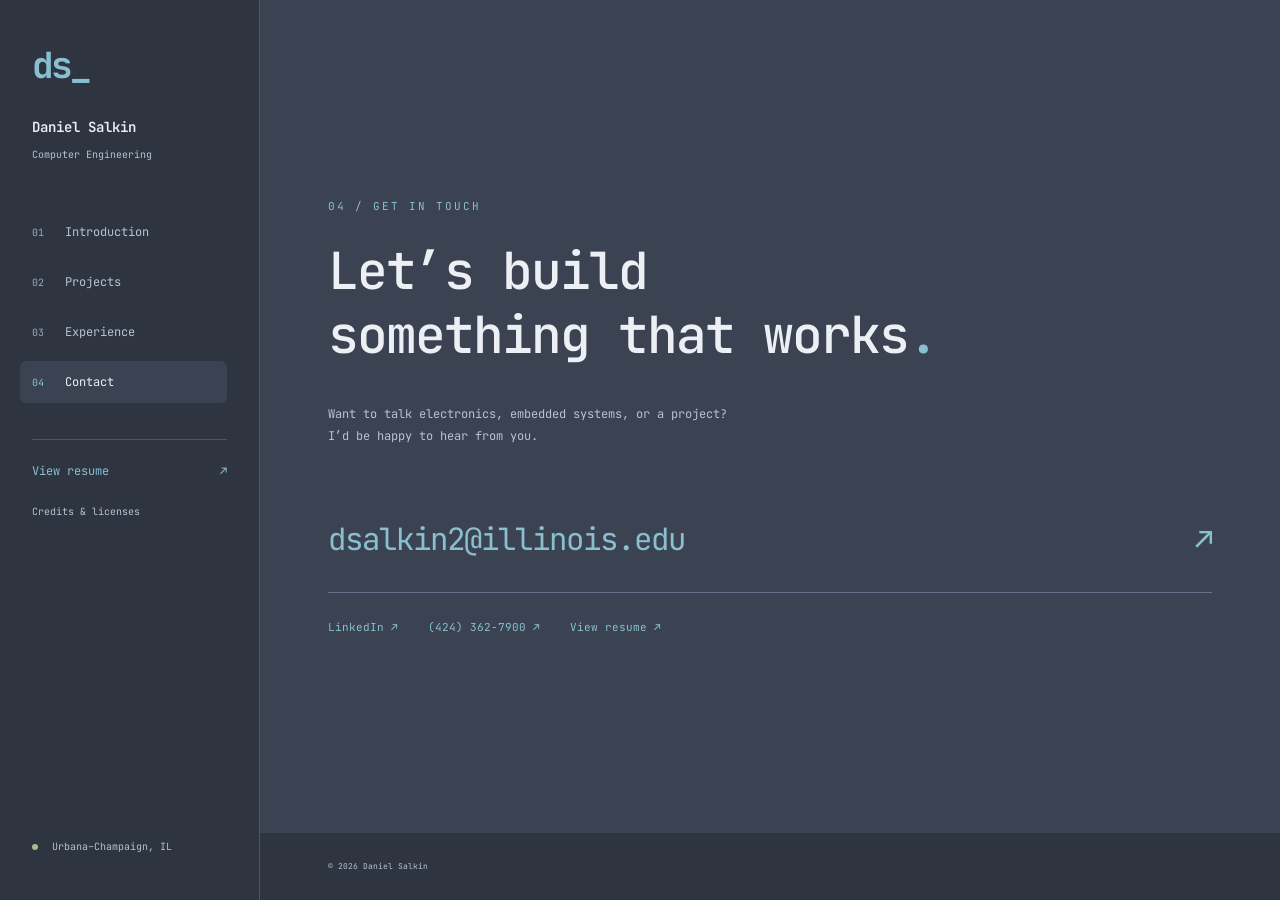
==== contact.html @ 83efa2d5 "first push" ====
<!doctype html>
<html lang="en">
<head>
<meta charset="utf-8"><meta name="viewport" content="width=device-width, initial-scale=1">
<meta name="theme-color" content="#2e3440"><meta name="description" content="Daniel Salkin — Computer Engineering at UIUC. Projects in embedded systems, PCB design, signal integrity, and robotics.">
<title>Contact · Daniel Salkin</title>
<link rel="icon" href="assets/favicon.svg" type="image/svg+xml"><link rel="stylesheet" href="styles.css">
<script src="script.js" defer></script>
</head>
<body class="page-contact">
<a class="skip" href="#main">Skip to content</a>
<aside class="sidebar">
<a class="brand" href="index.html" aria-label="Daniel Salkin home">ds<span>_</span></a>
<p class="sidebar-name">Daniel Salkin<span>Computer Engineering</span></p>
<nav aria-label="Main navigation">
<a href="index.html"><span>01</span> Introduction</a>
<a href="projects.html"><span>02</span> Projects</a>
<a href="experience.html"><span>03</span> Experience</a>
<a href="contact.html" class="active" aria-current="page"><span>04</span> Contact</a>
</nav>
<a class="resume-link" href="documentation/Daniel_Salkin_Resume.pdf" target="_blank" rel="noopener">View resume <span>↗</span></a>
<a class="credits-link" href="notices.html">Credits & licenses</a><div class="sidebar-bottom"><span class="status-dot"></span> Urbana–Champaign, IL</div>
</aside>
<main id="main">
<section id="contact" class="section contact"><p class="eyebrow">04 / GET IN TOUCH</p><h1 class="page-title">Let’s build<br>something that works<span>.</span></h1><p>Want to talk electronics, embedded systems, or a project?<br>I’d be happy to hear from you.</p><a class="email" href="mailto:dsalkin2@illinois.edu">dsalkin2@illinois.edu <span>↗</span></a><div class="contact-links"><a href="https://www.linkedin.com/in/daniel-salkin/" target="_blank" rel="noopener">LinkedIn ↗</a><a href="tel:+14243627900">(424) 362-7900 ↗</a><a href="documentation/Daniel_Salkin_Resume.pdf" target="_blank" rel="noopener">View resume ↗</a></div></section><footer><span>© <span id="year">2026</span> Daniel Salkin</span></footer>
</main>
<dialog id="lightbox" aria-label="Full-size project image"><button class="close-lightbox" aria-label="Close image">Close ×</button><img alt="Selected project image"><p></p></dialog>
</body></html>
---- styles.css ----
/* Nord palette © 2016-present Sven Greb. MIT license: licenses/nord-MIT.txt */
@import url('https://fonts.googleapis.com/css2?family=JetBrains+Mono:wght@400;500;600;700&display=swap');
:root{color-scheme:dark;--bg:#2e3440;--panel:#3b4252;--line:#4c566a;--text:#eceff4;--muted:#b8c2d3;--accent:#88c0d0;--mono:'JetBrains Mono','Cascadia Code','SFMono-Regular',Consolas,monospace}*{box-sizing:border-box}html{scroll-behavior:smooth;scroll-padding-top:32px}body{margin:0;background:var(--bg);color:var(--text);font-family:var(--mono);font-size:14px;line-height:1.85}a{color:inherit;text-decoration:none}a,button,a:hover{color:var(--accent)}a:focus-visible,button:focus-visible,summary:focus-visible{outline:2px solid var(--accent);outline-offset:6px}::selection{background:#5e81ac;color:white}.skip{position:fixed;top:-100px;left:20px;background:var(--accent);color:var(--bg);padding:10px;z-index:10}.skip:focus{top:10px}.sidebar{position:fixed;inset:0 auto 0 0;width:260px;padding:44px 32px;border-right:1px solid var(--line);display:flex;flex-direction:column;background:var(--bg);z-index:5}.brand{font-size:36px;font-weight:700;letter-spacing:-3px;width:max-content;line-height:1.2}.brand span{color:var(--accent)}.sidebar-name{margin:28px 0 46px;font-weight:600;font-size:14px}.sidebar-name span{display:block;font-size:10px;color:var(--muted);font-weight:400;margin-top:5px}nav{display:flex;flex-direction:column;gap:8px}nav a{font-size:12px;padding:10px 12px;margin-left:-12px;border-radius:6px;color:var(--muted);transition:background .2s}nav a span{font-size:10px;color:#9aa8bc;margin-right:14px}nav a.active{background:var(--panel);color:var(--text)}nav a.active span{color:var(--accent)}.resume-link{margin-top:36px;font-size:12px;display:flex;justify-content:space-between;border-top:1px solid var(--line);padding-top:20px}.resume-link span{color:var(--accent)}.sidebar-bottom{margin-top:auto;font-size:10px;color:var(--muted)}.status-dot{display:inline-block;width:6px;height:6px;border-radius:50%;background:#a3be8c;margin-right:8px}.sidebar-bottom p{margin-top:20px;color:#97a5b9}main{margin-left:260px;max-width:1600px}.section{padding:72px clamp(32px,5.3vw,100px);scroll-margin-top:0}.intro{padding-top:36px;min-height:100vh;position:relative;overflow:hidden;display:flex;flex-direction:column;justify-content:space-between}.section-top,.intro-footer,.project-meta{display:flex;justify-content:space-between;gap:20px;font-size:10px;letter-spacing:1.3px;color:var(--muted)}.section-top{padding-bottom:30px;border-bottom:1px solid var(--line)}.hero-grid{display:grid;grid-template-columns:1.2fr 1fr;gap:42px;align-items:center;padding:60px 0 35px;z-index:1}.eyebrow{font-size:11px;letter-spacing:2px;color:var(--accent);margin:0 0 22px}h1{font-size:clamp(60px,6.7vw,110px);line-height:1.04;letter-spacing:-6px;margin:0 0 24px;font-weight:600}h1 span,.contact h2 span{color:var(--accent)}.hero-subtitle{font-size:clamp(17px,1.7vw,26px);line-height:1.55;letter-spacing:-.8px;margin-bottom:22px}.intro-text{max-width:480px;color:var(--muted);font-size:12px}.actions{display:flex;align-items:center;gap:24px;margin-top:30px;font-size:11px}.button{background:var(--accent);color:#242b36;padding:13px 18px;border-radius:6px;font-weight:600}.button:hover{background:#a4d1dd;color:#242b36}.button span{margin-left:15px}.text-link{color:var(--accent);font-size:12px}.portrait{margin:0;align-self:center}.portrait img{display:block;width:100%;height:clamp(320px,33vw,500px);object-fit:cover;object-position:50% 35%;border-radius:12px;filter:none}figcaption{font-size:10px;color:var(--muted);margin-top:12px;line-height:1.6}.portrait figcaption{display:flex;justify-content:space-between;gap:12px;font-size:9px}.intro-footer{border-top:1px solid var(--line);padding-top:22px;font-size:9px}.projects{background:#2b313d}.section-heading{margin-bottom:60px}.section-heading h2,h2{font-size:clamp(32px,3.7vw,54px);line-height:1.25;letter-spacing:-2px;font-weight:500;margin:0 0 24px}.section-heading>p:last-child{max-width:560px;color:var(--muted);font-size:12px}.project{border-top:1px solid var(--line);padding:26px 0 0;margin-bottom:60px}.project:last-child{margin-bottom:0}.project-meta{font-size:9px;margin-bottom:30px}.project-grid{display:grid;grid-template-columns:1fr 1.1fr;gap:42px;align-items:center}.project h3{font-size:28px;letter-spacing:-1px;margin:0 0 14px;font-weight:500}.project-deck{font-size:16px;line-height:1.6;color:var(--text)!important}.project p{font-size:12px;color:var(--muted)}.project figure{margin:0;min-width:0}.project img{display:block;width:100%;border-radius:9px;object-fit:cover}.pcb{background:var(--panel);padding:20px}.contain{object-fit:contain!important;max-height:380px;background:var(--panel);padding:12px}.tags{display:flex;gap:7px;flex-wrap:wrap;margin-top:22px}.tags span{color:var(--muted);font-size:9px;border:1px solid var(--line);padding:3px 9px;border-radius:4px}.result{display:flex;align-items:center;gap:18px;margin:24px 0}.result strong{font-size:40px;font-weight:500;color:var(--accent);line-height:1}.result span{font-size:10px;color:var(--muted);line-height:1.6}.detail-content{padding:10px 0 30px}.two-columns{display:grid;grid-template-columns:1fr 1fr;gap:32px}h4{font-weight:500;font-size:12px;margin:0 0 10px}.gallery,.scope-grid{display:grid;grid-template-columns:1fr 1fr;gap:20px;margin:24px 0}.gallery img{height:300px}.scope-grid{margin-top:32px}.scope-grid img{aspect-ratio:4/3;object-fit:cover}.before-dot{color:#d08770}.after-dot{color:#a3be8c}.zoom{display:block;cursor:zoom-in;border-radius:9px;overflow:hidden}.zoom img{transition:filter .2s}.zoom:hover img{filter:brightness(1.08)}.printer{height:360px;object-position:50% 42%}.signal-diagram{border:1px solid var(--line);border-radius:10px;padding:28px;text-align:center;font-size:11px;background:var(--bg)}.signal-diagram>span{font-size:9px;letter-spacing:1.2px;color:var(--accent)}.signal-diagram>b{display:block;font-weight:400;color:var(--accent);margin:7px}.signal-diagram>div:not(.signal-branches){border:1px solid var(--line);padding:12px;border-radius:5px}.signal-branches{display:grid;grid-template-columns:1fr 1fr;gap:12px}.signal-branches>div{border:1px solid var(--line);padding:18px 8px;border-radius:5px;background:var(--panel)}.signal-branches small{display:block;color:var(--muted);font-size:9px;margin-top:14px}.diagram-label{display:block;margin-top:24px}.timeline article{display:grid;grid-template-columns:180px 1fr;gap:24px;border-top:1px solid var(--line);padding:30px 0}.timeline-date{font-size:10px;color:var(--muted);padding-top:6px}.upcoming{display:block;width:max-content;font-size:8px;padding:1px 7px;border:1px solid #8fbcbb;border-radius:3px;color:#8fbcbb;margin-top:12px}.timeline h3,.education h3{font-size:20px;font-weight:500;letter-spacing:-.6px;margin:0 0 10px}.timeline h4{color:var(--accent);font-size:11px;margin:16px 0 8px}.timeline p,.education p,.skills p{font-size:12px;color:var(--muted);margin:8px 0}.education{display:grid;grid-template-columns:180px 1fr;gap:24px;border-top:1px solid var(--line);margin-top:16px;padding:30px 0}.education>span{font-size:10px;color:var(--accent)}.education h3{font-size:16px}.skills{display:grid;grid-template-columns:repeat(3,1fr);gap:20px;border-top:1px solid var(--line);padding-top:30px;margin-top:10px}.skills h4{color:var(--accent)}.skills p{font-size:10px}.contact{background:var(--panel);padding-top:85px;padding-bottom:85px}.contact h2{font-size:clamp(32px,4vw,60px)}.contact>p:not(.eyebrow){color:var(--muted);font-size:12px}.email{display:flex;justify-content:space-between;align-items:center;gap:20px;font-size:clamp(15px,2.4vw,34px);letter-spacing:-1px;padding:24px 0;border-bottom:1px solid #647189;margin-top:28px;color:var(--accent)}.contact-links{display:flex;gap:30px;font-size:11px;margin-top:24px}footer{padding:26px clamp(32px,5.3vw,100px);display:flex;gap:20px;justify-content:space-between;font-size:8px;color:var(--muted)}dialog{border:1px solid var(--line);border-radius:10px;background:#242b36;color:var(--text);max-width:94vw;max-height:94vh;padding:50px 20px 15px;overflow:auto}dialog::backdrop{background:#171d28ed}dialog img{display:block;max-width:85vw;max-height:74vh;object-fit:contain;margin:auto}dialog p{font-size:11px;text-align:center;color:var(--muted)}.close-lightbox{position:absolute;right:18px;top:12px;background:none;color:var(--text);border:0;font:12px var(--mono);padding:6px;cursor:pointer}body:has(dialog[open]){overflow:hidden}@media(min-width:1550px){main{margin-right:auto}.hero-grid{gap:70px}.hero-copy{max-width:550px}}@media(max-width:1100px){.sidebar{width:210px;padding:32px 24px}main{margin-left:210px}.hero-grid{gap:24px}h1{letter-spacing:-4px}.portrait figcaption{display:block}.portrait figcaption span{display:block}.actions{gap:16px;flex-wrap:wrap}.project-grid{gap:26px;grid-template-columns:1fr 1fr}.timeline article,.education{grid-template-columns:140px 1fr}.section-top{font-size:8px}.intro-footer{font-size:8px}.intro-footer>span{max-width:60%}}@media(max-width:760px){html{scroll-padding-top:90px}.sidebar{width:100%;height:auto;bottom:auto;display:flex;flex-direction:row;align-items:center;justify-content:space-between;padding:16px 20px;border-right:0;border-bottom:1px solid var(--line)}.brand{font-size:26px}.sidebar-name,.sidebar-bottom,.resume-link{display:none}nav{flex-direction:row;gap:2px}nav a{font-size:10px;padding:7px 9px;margin:0}nav a span{display:none}main{margin-left:0;padding-top:73px}.section{padding:48px 24px}.intro{min-height:auto;padding-top:20px}.section-top{font-size:8px;letter-spacing:.5px;padding-bottom:20px}.hero-grid{grid-template-columns:1fr 0.8fr;padding-top:38px;gap:20px;align-items:start}h1{font-size:60px;letter-spacing:-4px}.hero-subtitle{font-size:16px}.intro-text{font-size:11px}.portrait{align-self:start;margin-top:35px}.portrait img{height:260px;border-radius:8px}.portrait figcaption{font-size:8px}.hero-copy .actions{grid-column:1/-1}.actions{font-size:10px}.button{padding:11px 12px}.intro-footer{font-size:7px;letter-spacing:.5px}.section-heading h2{font-size:36px}.project-grid{grid-template-columns:1fr;gap:24px}.project h3{font-size:26px}.project-deck br{display:none}.result{margin-bottom:0}.project-grid figure{margin-top:0}.pcb{padding:15px}.scope-grid{gap:12px}.scope-grid figcaption{font-size:8px}.two-columns{grid-template-columns:1fr;gap:14px}.gallery img{height:220px}.timeline article,.education{grid-template-columns:1fr;gap:14px}.timeline-date{display:flex;align-items:center;gap:12px}.upcoming{margin:0}.timeline h3{font-size:20px}.skills{gap:14px}.skills p{font-size:9px}.skills h4{font-size:11px}.contact h2{font-size:37px}.email{font-size:20px}.contact-links{gap:20px;font-size:10px}footer{padding:24px;flex-wrap:wrap;font-size:8px}footer>span:nth-child(2){display:none}.section-heading{margin-bottom:40px}.project{margin-bottom:40px}}@media(max-width:450px){nav a{font-size:9px;padding:7px}.hero-grid{grid-template-columns:1fr;gap:26px}.hero-copy{display:contents}.eyebrow{margin-bottom:15px}.hero-copy>.eyebrow{margin:0}.hero-copy h1{margin:0;font-size:76px}.hero-copy .hero-subtitle{margin:0}.portrait{grid-row:4;margin:0}.portrait img{height:310px;object-position:50% 30%}.portrait figcaption{display:flex;font-size:8px}.intro-text{margin:0}.actions{margin:0}.hero-grid{padding-bottom:12px}.section-top>span:last-child{font-size:7px}.gallery{grid-template-columns:1fr}.scope-grid img{aspect-ratio:1.2}.skills{grid-template-columns:1fr}.skills p{font-size:11px}.email{font-size:16px}.contact h2{font-size:30px}}@media(prefers-reduced-motion:reduce){html{scroll-behavior:auto}*,*::before,*::after{transition:none!important}}
/* Each destination has its own document and persistent page navigation. */
main{min-height:100vh;display:flex;flex-direction:column}main>footer{margin-top:auto}.page-title{font-size:clamp(32px,3.7vw,54px);line-height:1.25;letter-spacing:-2px;font-weight:500;margin:0 0 24px}.page-contact .contact{flex:1;min-height:calc(100vh - 75px);display:flex;flex-direction:column;justify-content:center}.page-contact .contact .page-title{font-size:clamp(32px,4vw,60px)}.page-intro .intro{min-height:calc(100vh - 75px)}.page-contact .email{width:100%}@media(max-width:760px){.page-intro .intro{min-height:calc(100vh - 145px)}.page-contact .contact{min-height:calc(100vh - 145px)}.page-title{font-size:36px}}@media(max-width:450px){.page-contact .contact .page-title{font-size:30px}}

.notices h2{font-size:22px;letter-spacing:-.5px;margin-top:40px}.notices p,.notices li{font-size:12px;color:var(--muted)}.notices a{color:var(--accent);text-decoration:underline}.license-text{white-space:pre-wrap;overflow-wrap:anywhere;font:11px/1.8 var(--mono);background:var(--panel);padding:24px;border-radius:8px;color:var(--muted)}

.project-details{margin-top:28px;border-top:1px solid var(--line)}.detail-heading{padding-top:20px;color:var(--accent);font-size:11px;margin-bottom:10px}

.timeline h3 a,.education h3 a{display:flex;align-items:center;gap:14px;color:var(--text)}
.timeline h3 a:hover,.education h3 a:hover{color:var(--accent)}
.experience-icon{width:36px;height:36px;flex:none;color:var(--accent)}
.education h3{font-size:20px;font-weight:500;color:var(--text)}
.page-intro .intro{justify-content:flex-start}
.page-intro .hero-grid{flex:1;align-content:center;padding-top:48px;padding-bottom:48px}
@media(max-width:760px){.experience-icon{width:30px;height:30px}.education h3{font-size:20px}}

#dash-pcb .pcb{width:100%;height:auto;max-height:380px;object-fit:contain;padding:0;background:none}
.organization-logo{width:52px;height:52px;object-fit:contain;flex:none;filter:brightness(0) saturate(100%) invert(80%) sepia(17%) saturate(665%) hue-rotate(149deg) brightness(92%) contrast(89%)}
.organization-logo.iem{filter:none}
.can-analysis{margin-top:22px}.can-analysis h4{font-size:14px;margin:28px 0 12px;color:var(--text)}

.analysis-table{width:100%;border-collapse:collapse;font-size:11px;margin:20px 0}.analysis-table th,.analysis-table td{text-align:left;border-bottom:1px solid var(--line);padding:10px 12px}.analysis-table th{color:var(--accent);font-weight:500}.analysis-table td{color:var(--muted)}
@media(max-width:760px){.organization-logo{width:40px;height:40px}.analysis-table th,.analysis-table td{padding:8px 5px;font-size:10px}}

.organization-logo.mortorq{width:96px;filter:grayscale(1) sepia(.25) hue-rotate(150deg) saturate(.6)}

.button-secondary{background:var(--panel);color:var(--text);border:1px solid var(--line);padding:12px 17px}.button-secondary:hover{background:var(--line);color:var(--text)}
.swerve-photo{height:360px;object-fit:contain!important;background:var(--panel)}.swerve-gallery img{object-fit:contain!important;background:var(--panel)}
.organization-logo,.organization-logo.iem,.organization-logo.mortorq{filter:none}


/* Keep original source images; the color grade is presentation-only CSS. */
.portrait img,.project img,
.zoom:hover img{filter:saturate(.65) brightness(1.08)}
#lightbox img{filter:none}
.organization-logo{filter:brightness(0) saturate(100%) invert(80%) sepia(17%) saturate(665%) hue-rotate(149deg) brightness(92%) contrast(89%)}
.organization-logo.iem{filter:none}
.organization-logo.illinois{filter:url(#illinois-nord)}
.organization-logo.mortorq{filter:grayscale(1) sepia(.25) hue-rotate(150deg) saturate(.6)}
.filter-definitions{position:absolute;overflow:hidden;pointer-events:none}


@media(max-width:760px){}

/* Baking follows the same project rhythm with a compact expandable gallery. */
.baking>p{max-width:680px}
.baking-gallery{display:grid;grid-template-columns:repeat(3,minmax(0,1fr));gap:22px 16px;margin-top:24px}
.baking-gallery figure{margin:0;min-width:0}
.baking-gallery img{display:block;width:100%;height:150px;object-fit:cover;border-radius:9px}
.baking-gallery figcaption{font-size:10px;margin-top:8px}
@media(max-width:760px){.baking-gallery{grid-template-columns:repeat(2,minmax(0,1fr));gap:18px 12px}.baking-gallery img{height:130px}}
@media(max-width:380px){.baking-gallery img{height:105px}}

.organization-logo.spacex{filter:brightness(0) invert(1)}
.organization-logo.deere{filter:url(#deere-green)}
.organization-logo.mortorq{filter:url(#mortorq-orange)}

/* Baking thumbnail crops: first percentage = horizontal, second = vertical.
   0% = left/top, 50% = center, 100% = right/bottom.
   Add a matching class to an image in projects.html for its own crop rule. */
.baking-gallery .dessert-musketeers{object-position:50% 18%}
.baking-gallery .dessert-chocolate{object-position:50% 38%}
.dash-hero{max-height:380px;object-fit:cover}
.dash-schematics{margin-top:32px}.dash-schematics>h4{font-size:14px;color:var(--accent)}
#dash-pcb .system-diagram{margin:22px 0 30px}
#dash-pcb .system-diagram img{width:100%;height:auto;max-height:460px;object-fit:contain;background:#fff;padding:16px;filter:none}
.schematic-notes{margin:26px 0 12px}
#dash-pcb .schematic-gallery img{height:260px;object-fit:contain;background:#fff;filter:none}
@media(max-width:760px){#dash-pcb .schematic-gallery img{height:220px}}

.contact-links{flex-wrap:wrap}

/* Project narratives read vertically; supporting images remain paired. */
.page-projects .project-grid,.page-projects .two-columns{grid-template-columns:minmax(0,1fr)}
.page-projects .project-grid{gap:24px}
.page-projects .project-grid>figure{max-width:760px;width:100%}
.page-projects .project-grid>figure img{max-height:380px;object-fit:contain}
.page-projects .gallery,.page-projects .scope-grid{grid-template-columns:repeat(2,minmax(0,1fr));gap:20px}
.credits-link{font-size:10px;color:var(--muted);margin-top:20px}
.math-inline{font-size:1.08em;color:var(--text)}
mjx-container{max-width:100%}
@media(max-width:760px){.credits-link{font-size:8px;margin:0;max-width:52px;line-height:1.4}}
@media(max-width:450px){.page-projects .gallery,.page-projects .scope-grid{grid-template-columns:minmax(0,1fr)}}
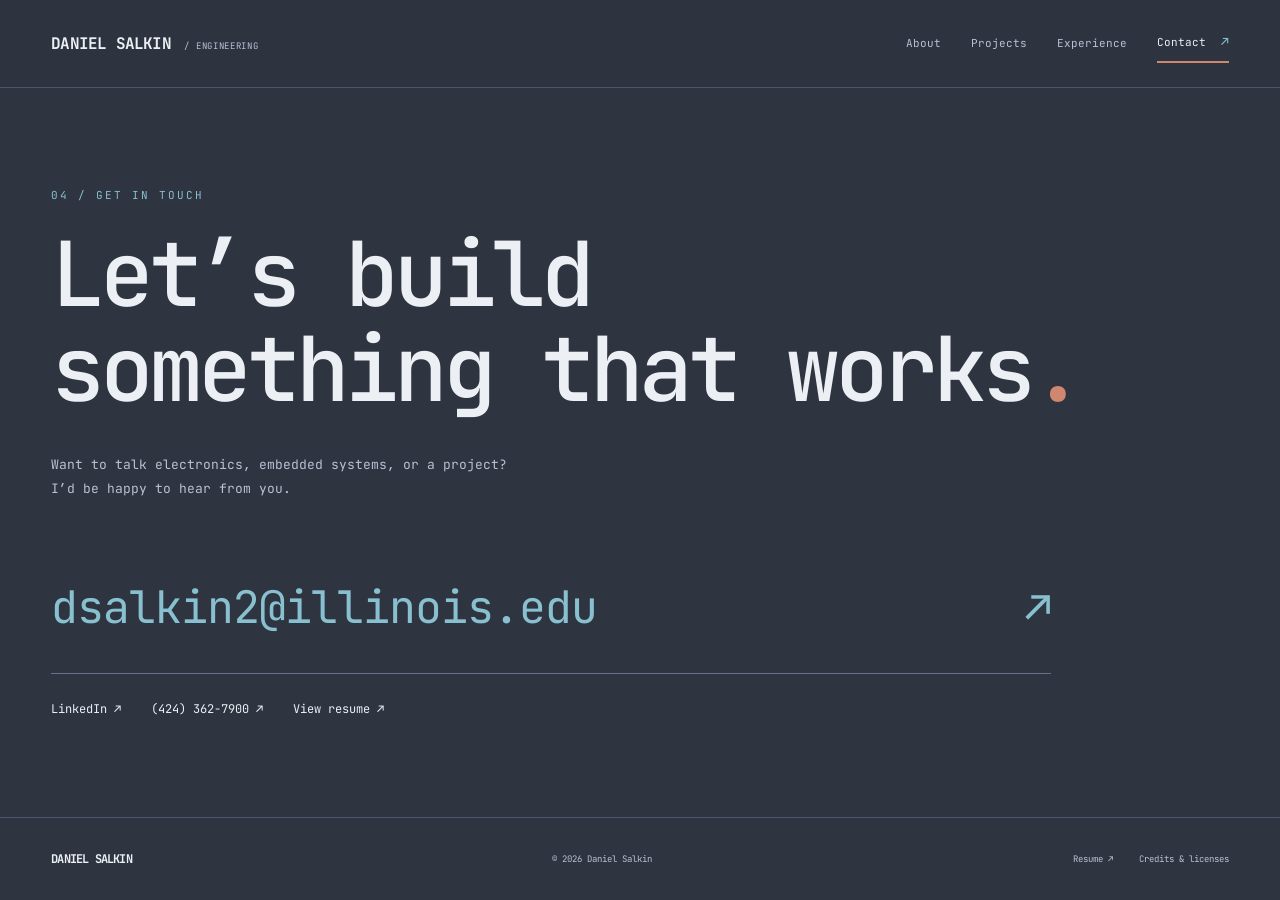
==== commit 859da8fa: "Create Impulse-inspired Nord portfolio variant" ====
--- a/contact.html
+++ b/contact.html
@@ -4,25 +4,14 @@
 <meta charset="utf-8"><meta name="viewport" content="width=device-width, initial-scale=1">
 <meta name="theme-color" content="#2e3440"><meta name="description" content="Daniel Salkin — Computer Engineering at UIUC. Projects in embedded systems, PCB design, signal integrity, and robotics.">
 <title>Contact · Daniel Salkin</title>
-<link rel="icon" href="assets/favicon.svg" type="image/svg+xml"><link rel="stylesheet" href="styles.css">
+<link rel="icon" href="assets/favicon.svg" type="image/svg+xml"><link rel="stylesheet" href="styles.css"><link rel="stylesheet" href="impulse.css">
 <script src="script.js" defer></script>
 </head>
 <body class="page-contact">
 <a class="skip" href="#main">Skip to content</a>
-<aside class="sidebar">
-<a class="brand" href="index.html" aria-label="Daniel Salkin home">ds<span>_</span></a>
-<p class="sidebar-name">Daniel Salkin<span>Computer Engineering</span></p>
-<nav aria-label="Main navigation">
-<a href="index.html"><span>01</span> Introduction</a>
-<a href="projects.html"><span>02</span> Projects</a>
-<a href="experience.html"><span>03</span> Experience</a>
-<a href="contact.html" class="active" aria-current="page"><span>04</span> Contact</a>
-</nav>
-<a class="resume-link" href="documentation/Daniel_Salkin_Resume.pdf" target="_blank" rel="noopener">View resume <span>↗</span></a>
-<a class="credits-link" href="notices.html">Credits & licenses</a><div class="sidebar-bottom"><span class="status-dot"></span> Urbana–Champaign, IL</div>
-</aside>
+<header class="site-header"><a class="wordmark" href="index.html" aria-label="Daniel Salkin home">DANIEL SALKIN<span> / ENGINEERING</span></a><button class="menu-toggle" type="button" aria-expanded="false" aria-controls="site-nav">Menu <span>+</span></button><nav id="site-nav" aria-label="Main navigation"><a href="index.html">About</a><a href="projects.html">Projects</a><a href="experience.html">Experience</a><a href="contact.html" aria-current="page">Contact <span>↗</span></a></nav></header>
 <main id="main">
-<section id="contact" class="section contact"><p class="eyebrow">04 / GET IN TOUCH</p><h1 class="page-title">Let’s build<br>something that works<span>.</span></h1><p>Want to talk electronics, embedded systems, or a project?<br>I’d be happy to hear from you.</p><a class="email" href="mailto:dsalkin2@illinois.edu">dsalkin2@illinois.edu <span>↗</span></a><div class="contact-links"><a href="https://www.linkedin.com/in/daniel-salkin/" target="_blank" rel="noopener">LinkedIn ↗</a><a href="tel:+14243627900">(424) 362-7900 ↗</a><a href="documentation/Daniel_Salkin_Resume.pdf" target="_blank" rel="noopener">View resume ↗</a></div></section><footer><span>© <span id="year">2026</span> Daniel Salkin</span></footer>
+<section id="contact" class="section contact"><p class="eyebrow">04 / GET IN TOUCH</p><h1 class="page-title">Let’s build<br>something that works<span>.</span></h1><p>Want to talk electronics, embedded systems, or a project?<br>I’d be happy to hear from you.</p><a class="email" href="mailto:dsalkin2@illinois.edu">dsalkin2@illinois.edu <span>↗</span></a><div class="contact-links"><a href="https://www.linkedin.com/in/daniel-salkin/" target="_blank" rel="noopener">LinkedIn ↗</a><a href="tel:+14243627900">(424) 362-7900 ↗</a><a href="documentation/Daniel_Salkin_Resume.pdf" target="_blank" rel="noopener">View resume ↗</a></div></section><footer class="site-footer"><a class="wordmark" href="index.html">DANIEL SALKIN</a><span>© <span id="year">2026</span> Daniel Salkin</span><div><a href="documentation/Daniel_Salkin_Resume.pdf" target="_blank" rel="noopener">Resume ↗</a><a href="notices.html">Credits & licenses</a></div></footer>
 </main>
 <dialog id="lightbox" aria-label="Full-size project image"><button class="close-lightbox" aria-label="Close image">Close ×</button><img alt="Selected project image"><p></p></dialog>
 </body></html>
--- a/styles.css
+++ b/styles.css
@@ -27,7 +27,7 @@
 .organization-logo.mortorq{width:96px;filter:grayscale(1) sepia(.25) hue-rotate(150deg) saturate(.6)}
 
 .button-secondary{background:var(--panel);color:var(--text);border:1px solid var(--line);padding:12px 17px}.button-secondary:hover{background:var(--line);color:var(--text)}
-.swerve-photo{height:360px;object-fit:contain!important;background:var(--panel)}.swerve-gallery img{object-fit:contain!important;background:var(--panel)}
+
 .organization-logo,.organization-logo.iem,.organization-logo.mortorq{filter:none}
 
 
@@ -83,3 +83,24 @@
 mjx-container{max-width:100%}
 @media(max-width:760px){.credits-link{font-size:8px;margin:0;max-width:52px;line-height:1.4}}
 @media(max-width:450px){.page-projects .gallery,.page-projects .scope-grid{grid-template-columns:minmax(0,1fr)}}
+
+/* Filled photo frames: crop the original image without changing its proportions. */
+.page-projects #voron .project-grid>figure,
+.page-projects #analog-swerve .project-grid>figure{width:100%;max-width:none}
+.page-projects #voron .zoom,
+.page-projects #analog-swerve .zoom{display:block;width:100%;height:300px;overflow:hidden;padding:0;background:none}
+.page-projects #voron .project-grid>figure .zoom,
+.page-projects #analog-swerve .project-grid>figure .zoom{height:380px}
+.page-projects #voron .zoom img,
+.page-projects #analog-swerve .zoom img{display:block;width:100%;height:100%;max-width:none;max-height:none;object-fit:cover!important;padding:0;background:none}
+.page-projects #analog-swerve .swerve-photo{object-position:50% 62%}
+.page-projects #voron .printer{object-position:50% 42%}
+#analog-swerve img[src$="betterTrackingADC.JPG"]{object-position:50% 45%}
+#analog-swerve img[src$="servoControlUnit.JPG"]{object-position:50% 58%}
+#voron img[src$="IMG_0532.jpeg"]{object-position:50% 55%}
+#voron img[src$="IMG_0526.jpeg"]{object-position:50% 55%}
+@media(max-width:760px){
+ .page-projects #voron .zoom,.page-projects #analog-swerve .zoom{height:240px}
+ .page-projects #voron .project-grid>figure .zoom,
+ .page-projects #analog-swerve .project-grid>figure .zoom{height:300px}
+}
--- a/impulse.css
+++ b/impulse.css
@@ -0,0 +1,25 @@
+/* Original layout inspired by Impulse Space's cinematic presentation.
+   Nord palette © Sven Greb, MIT: licenses/nord-MIT.txt. */
+:root{--bg:#2e3440;--panel:#3b4252;--line:#4c566a;--text:#eceff4;--muted:#b8c2d3;--accent:#88c0d0;--orange:#d08770;--gutter:clamp(20px,4vw,64px)}
+html{scroll-padding-top:110px}body{font-size:14px}a{color:inherit}a:hover{color:var(--accent)}main{margin:0;max-width:none;padding:0;min-height:calc(100vh - 88px)}
+.site-header{height:88px;padding:0 var(--gutter);display:flex;align-items:center;justify-content:space-between;gap:24px;position:sticky;top:0;z-index:20;background:#2e3440f5;border-bottom:1px solid var(--line);backdrop-filter:blur(12px)}
+.wordmark{font-size:16px;font-weight:700;letter-spacing:-.8px;white-space:nowrap}.wordmark>span{font-size:9px;color:var(--muted);font-weight:400;margin-left:8px;letter-spacing:.7px}
+.site-header nav{display:flex;flex-direction:row;align-items:center;gap:30px}.site-header nav a{margin:0;padding:6px 0;color:var(--muted);font-size:11px;border-radius:0;background:none}.site-header nav a[aria-current=page]{color:var(--text);border-bottom:2px solid var(--orange)}.site-header nav a:hover{color:var(--accent)}.site-header nav a span{margin:0 0 0 8px;color:var(--accent);font-size:13px}
+.menu-toggle{display:none;border:1px solid var(--line);border-radius:6px;background:var(--panel);color:var(--text);font:11px var(--mono);padding:10px 12px}.menu-toggle span{padding-left:14px}
+.cinematic-hero{height:min(820px,calc(100svh - 104px));min-height:560px;margin:16px 16px 0;border-radius:12px;position:relative;isolation:isolate;overflow:hidden;display:flex;flex-direction:column;justify-content:space-between;padding:30px max(24px,3vw);background:var(--panel)}
+.hero-scene{position:absolute;inset:0;width:100%;height:100%;object-fit:cover;object-position:50% 65%;z-index:-3;filter:saturate(.6)}.hero-shade{position:absolute;inset:0;background:linear-gradient(180deg,#20263388 0%,#20263333 40%,#202633e8 100%);z-index:-2}.hero-topline{display:flex;justify-content:space-between;gap:20px;font-size:9px;letter-spacing:1.4px;color:#eceff4}.hero-title{margin-top:15px}.hero-title .eyebrow{font-size:10px;color:var(--text);letter-spacing:2px}.hero-title h1{font-size:clamp(52px,7.8vw,120px);font-weight:500;line-height:1.02;letter-spacing:-6px;margin:0}.hero-title h1 span,.contact-banner h2 span{color:var(--orange)}.hero-bottom{display:flex;justify-content:space-between;gap:26px;align-items:end}.hero-bottom p{font-size:11px;line-height:1.9;color:#e5e9f0;max-width:520px;margin:0}
+.outline-button{border:1px solid #8290a4;border-radius:6px;display:inline-flex;align-items:center;justify-content:space-between;gap:40px;padding:14px 18px;font-size:10px;color:var(--text);background:#2e34404d;width:max-content;transition:background .2s}.outline-button:hover{background:var(--text);color:var(--bg)}.outline-button span{font-size:16px;line-height:1}
+.about-section,.selected-section,.contact-banner{padding:72px var(--gutter)}.section-marker{display:flex;justify-content:space-between;align-items:center;gap:20px;border-top:1px solid var(--line);padding-top:18px;margin-bottom:46px;font-size:9px;letter-spacing:1.2px;color:var(--muted)}.section-marker a{color:var(--accent)}
+h2{font-size:clamp(36px,4.8vw,68px);line-height:1.12;font-weight:500;letter-spacing:-3px}.about-grid{display:grid;grid-template-columns:1.25fr 1fr;gap:12vw;align-items:center}.about-grid h2{margin-bottom:26px}.about-grid p{font-size:13px;color:var(--muted);max-width:570px;margin:0 0 20px}.about-grid .outline-button{margin-top:10px}.about-grid figure{margin:0}.about-grid img{width:100%;height:440px;object-fit:cover;object-position:50% 30%;border-radius:10px;filter:saturate(.65)}
+.selected-section{background:#29303b}.selected-section>h2{margin-bottom:40px}.feature-grid{display:grid;grid-template-columns:1fr 1fr;gap:20px}.feature-card{height:390px;position:relative;isolation:isolate;display:flex;align-items:end;padding:30px;border:1px solid var(--line);border-radius:10px;overflow:hidden;background:var(--panel)}.feature-card>img{position:absolute;inset:0;z-index:-3;width:100%;height:100%;object-fit:cover;filter:saturate(.55);transition:transform .4s}.feature-card:hover>img{transform:scale(1.025)}.feature-card:hover{color:var(--text)}.feature-shade{position:absolute;inset:0;z-index:-2;background:linear-gradient(180deg,#20263311 20%,#202633f5 100%)}.feature-label{width:100%}.feature-label>span:first-child{font-size:9px;letter-spacing:1.5px;color:#d8dee9}.feature-label h3{font-size:34px;font-weight:500;letter-spacing:-1.2px;margin:10px 0}.feature-label p{font-size:11px;color:#d8dee9;max-width:85%;margin:0}.feature-arrow{position:absolute;right:26px;bottom:32px;font-size:25px;color:var(--accent)}.feature-dash>img{object-position:50% 58%}.feature-can>img{object-position:50% 44%}
+.contact-banner{margin:16px;background:var(--panel);border-radius:10px;padding-top:54px;padding-bottom:54px}.contact-banner .eyebrow{color:var(--muted)}.contact-banner h2{margin:0 0 30px}.site-footer{padding:30px var(--gutter);display:flex;justify-content:space-between;align-items:center;gap:22px;border-top:1px solid var(--line);font-size:9px;color:var(--muted)}.site-footer .wordmark{color:var(--text);font-size:12px}.site-footer>div{display:flex;gap:26px}
+.section{padding:50px var(--gutter);scroll-margin-top:0}.section-heading{padding:28px 0 34px;margin:0;max-width:900px}.section-heading .page-title{font-size:clamp(42px,6vw,86px);letter-spacing:-4px;line-height:1.08}.section-heading>p:last-child{font-size:13px;max-width:600px}.page-projects .section{background:var(--bg)}.project-index{display:flex;flex-direction:row;flex-wrap:wrap;gap:10px;margin:0 0 48px}.project-index a{padding:9px 14px;margin:0;background:var(--panel);border:1px solid var(--line);border-radius:5px;font-size:9px;color:var(--muted)}
+.project{margin:0 0 60px;padding:24px 0 0;scroll-margin-top:112px}.project h3{font-size:clamp(30px,3.8vw,50px);letter-spacing:-2px;font-weight:500;margin-bottom:18px}.project-meta{margin-bottom:30px;font-size:9px}.project p{font-size:13px;line-height:1.95;max-width:850px}.project .project-deck{font-size:20px;line-height:1.6;max-width:700px}.project-deck br{display:none}.page-projects .project-grid{grid-template-columns:1fr;gap:28px}.page-projects .two-columns{grid-template-columns:1fr;gap:20px}.page-projects .project-grid>figure{width:100%;max-width:none}.page-projects .project-grid>figure .zoom{height:420px;width:100%}.page-projects .project-grid>figure .zoom img{width:100%;height:100%;max-height:none;object-fit:cover!important}.page-projects .project-grid>figure .pcb{max-height:420px;width:100%;object-fit:contain;background:var(--panel);padding:16px;border-radius:9px}.page-projects .project-grid>figure .contain{max-height:400px;object-fit:contain!important}
+.tags{margin-top:24px}.tags span{font-size:9px;background:var(--panel)}.result{margin:24px 0 0}.result strong{font-size:44px;color:var(--orange)}.detail-heading{font-size:12px;color:var(--accent)}.project h4{font-size:14px}.project-details{margin-top:32px}.gallery,.scope-grid{margin:26px 0;gap:20px}.gallery img{height:300px;object-fit:cover}.schematic-gallery img{object-fit:contain}.system-diagram img{border-radius:9px}.can-analysis{max-width:1000px}.can-analysis h4{font-size:19px;margin:36px 0 14px;letter-spacing:-.5px}.analysis-table{font-size:12px}.math-inline{font-size:1.05em}figcaption{font-size:10px;margin-top:10px}.page-projects #voron .project-grid>figure,.page-projects #analog-swerve .project-grid>figure{max-width:none}.page-projects #voron .project-grid>figure .zoom,.page-projects #analog-swerve .project-grid>figure .zoom{height:420px}.page-projects #voron .gallery .zoom,.page-projects #analog-swerve .gallery .zoom{height:300px}.page-projects #voron .zoom img,.page-projects #analog-swerve .zoom img{width:100%;height:100%;object-fit:cover!important}.baking-gallery{grid-template-columns:repeat(3,minmax(0,1fr));max-width:1000px}.baking-gallery img{height:180px}
+.timeline article{grid-template-columns:200px 1fr;gap:40px;padding:34px 0}.timeline h3,.education h3{font-size:26px;font-weight:500;letter-spacing:-1px}.timeline h4{font-size:12px}.timeline p,.education p{font-size:13px;max-width:800px}.timeline-date{font-size:10px}.education{grid-template-columns:200px 1fr;gap:40px}.skills{padding-top:30px}.skills h4{font-size:12px}.organization-logo{width:56px;height:56px}.organization-logo.mortorq{width:98px}
+.page-contact .contact{min-height:calc(100svh - 210px);padding:70px var(--gutter);background:var(--bg);justify-content:center}.page-contact .contact .page-title{font-size:clamp(46px,7vw,100px);line-height:1.05;letter-spacing:-5px}.contact .page-title span{color:var(--orange)}.contact>p:not(.eyebrow){font-size:13px}.email{font-size:clamp(22px,3.5vw,46px);max-width:1000px}.contact-links{font-size:12px;gap:30px}.notices{max-width:1200px}.notices .page-title{font-size:54px}.notices h2{font-size:24px}
+@media(min-width:1700px){.hero-title h1{font-size:130px}.cinematic-hero{height:850px}}
+@media(max-width:1000px){.wordmark>span{display:none}.site-header nav{gap:22px}.about-grid{gap:6vw}.about-grid img{height:400px}.feature-card{height:340px;padding:24px}.timeline article,.education{grid-template-columns:150px 1fr;gap:24px}}
+@media(max-width:760px){.site-header{height:72px;gap:16px}.site-header .wordmark{font-size:14px}.menu-toggle{display:block}.site-header nav{display:none;position:absolute;top:71px;left:0;right:0;padding:20px var(--gutter);background:var(--bg);border-bottom:1px solid var(--line);flex-direction:column;align-items:stretch;gap:8px}.site-header.menu-open nav{display:flex}.site-header nav a{font-size:13px;padding:12px 0}.cinematic-hero{margin:10px;min-height:590px;height:calc(100svh - 92px);max-height:760px;padding:22px}.hero-topline{font-size:8px}.hero-topline>span:last-child{display:none}.hero-title h1{font-size:clamp(48px,10vw,76px);letter-spacing:-3px}.hero-bottom{align-items:start;flex-direction:column;gap:22px}.hero-bottom p{font-size:10px}.hero-scene{object-position:57% 65%}.about-section,.selected-section{padding:44px var(--gutter)}.section-marker{font-size:8px;margin-bottom:30px}.about-grid{grid-template-columns:1fr;gap:30px}.about-grid figure{max-width:420px}.about-grid img{height:380px}.about-grid h2,.selected-section h2{font-size:42px;letter-spacing:-2px}.about-grid p{font-size:12px}.feature-grid{grid-template-columns:1fr}.feature-card{height:340px}.feature-label h3{font-size:30px}.contact-banner{margin:10px;padding:36px 24px}.contact-banner h2{font-size:48px}.site-footer{align-items:start;flex-wrap:wrap;font-size:8px}.site-footer>div{gap:20px}.site-footer>span{display:block}.section{padding:32px var(--gutter)}.section-heading{padding:16px 0 30px}.section-heading .page-title{font-size:48px;letter-spacing:-2.5px}.project-index{gap:8px;margin-bottom:32px}.project-index a{font-size:8px;padding:8px 10px}.project h3{font-size:32px;letter-spacing:-1px}.project p{font-size:12px}.project .project-deck{font-size:17px}.page-projects .project-grid>figure .zoom,.page-projects #voron .project-grid>figure .zoom,.page-projects #analog-swerve .project-grid>figure .zoom{height:320px}.page-projects #voron .gallery .zoom,.page-projects #analog-swerve .gallery .zoom{height:240px}.gallery img{height:240px}.project-meta{letter-spacing:.7px}.baking-gallery{grid-template-columns:repeat(2,minmax(0,1fr))}.baking-gallery img{height:145px}.timeline article,.education{grid-template-columns:1fr;gap:16px}.timeline h3,.education h3{font-size:22px}.skills{grid-template-columns:1fr;gap:22px}.skills p{font-size:12px}.page-contact .contact{padding:48px var(--gutter);min-height:calc(100svh - 220px)}.page-contact .contact .page-title{font-size:48px;letter-spacing:-2.5px}.contact-links{gap:20px;font-size:11px}.notices .page-title{font-size:40px}}
+@media(max-width:450px){.page-projects .gallery,.page-projects .scope-grid{grid-template-columns:1fr}.baking-gallery{grid-template-columns:repeat(2,minmax(0,1fr))}.feature-card{height:310px}.hero-title h1{font-size:49px}.hero-title .eyebrow{font-size:8px}.hero-bottom p br{display:none}.email{font-size:20px}.site-footer .wordmark{width:100%}.site-footer>div{display:flex}}
+@media(prefers-reduced-motion:reduce){.feature-card>img{transition:none}}
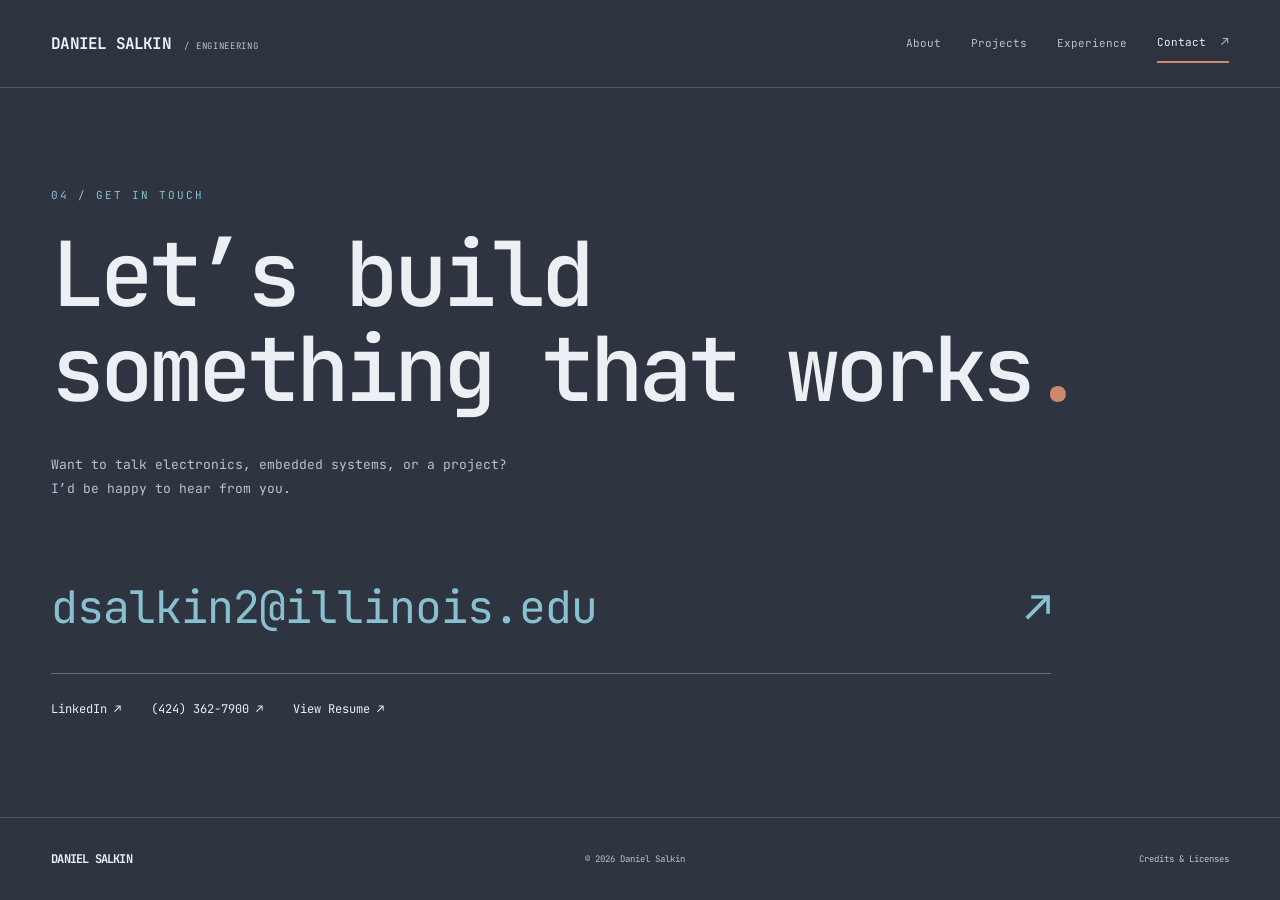
==== commit 2e749d90: "Center project layout and improve schematic presentation" ====
--- a/contact.html
+++ b/contact.html
@@ -11,7 +11,7 @@
 <a class="skip" href="#main">Skip to content</a>
 <header class="site-header"><a class="wordmark" href="index.html" aria-label="Daniel Salkin home">DANIEL SALKIN<span> / ENGINEERING</span></a><button class="menu-toggle" type="button" aria-expanded="false" aria-controls="site-nav">Menu <span>+</span></button><nav id="site-nav" aria-label="Main navigation"><a href="index.html">About</a><a href="projects.html">Projects</a><a href="experience.html">Experience</a><a href="contact.html" aria-current="page">Contact <span>↗</span></a></nav></header>
 <main id="main">
-<section id="contact" class="section contact"><p class="eyebrow">04 / GET IN TOUCH</p><h1 class="page-title">Let’s build<br>something that works<span>.</span></h1><p>Want to talk electronics, embedded systems, or a project?<br>I’d be happy to hear from you.</p><a class="email" href="mailto:dsalkin2@illinois.edu">dsalkin2@illinois.edu <span>↗</span></a><div class="contact-links"><a href="https://www.linkedin.com/in/daniel-salkin/" target="_blank" rel="noopener">LinkedIn ↗</a><a href="tel:+14243627900">(424) 362-7900 ↗</a><a href="documentation/Daniel_Salkin_Resume.pdf" target="_blank" rel="noopener">View resume ↗</a></div></section><footer class="site-footer"><a class="wordmark" href="index.html">DANIEL SALKIN</a><span>© <span id="year">2026</span> Daniel Salkin</span><div><a href="documentation/Daniel_Salkin_Resume.pdf" target="_blank" rel="noopener">Resume ↗</a><a href="notices.html">Credits & licenses</a></div></footer>
+<section id="contact" class="section contact"><p class="eyebrow">04 / GET IN TOUCH</p><h1 class="page-title">Let’s build<br>something that works<span>.</span></h1><p>Want to talk electronics, embedded systems, or a project?<br>I’d be happy to hear from you.</p><a class="email" href="mailto:dsalkin2@illinois.edu">dsalkin2@illinois.edu <span>↗</span></a><div class="contact-links"><a href="https://www.linkedin.com/in/daniel-salkin/" target="_blank" rel="noopener">LinkedIn ↗</a><a href="tel:+14243627900">(424) 362-7900 ↗</a><a href="documentation/Daniel_Salkin_Resume.pdf" target="_blank" rel="noopener">View Resume ↗</a></div></section><footer class="site-footer"><a class="wordmark" href="index.html">DANIEL SALKIN</a><span>© <span id="year">2026</span> Daniel Salkin</span><div><a href="notices.html">Credits & Licenses</a></div></footer>
 </main>
 <dialog id="lightbox" aria-label="Full-size project image"><button class="close-lightbox" aria-label="Close image">Close ×</button><img alt="Selected project image"><p></p></dialog>
 </body></html>
--- a/impulse.css
+++ b/impulse.css
@@ -23,3 +23,27 @@
 @media(max-width:760px){.site-header{height:72px;gap:16px}.site-header .wordmark{font-size:14px}.menu-toggle{display:block}.site-header nav{display:none;position:absolute;top:71px;left:0;right:0;padding:20px var(--gutter);background:var(--bg);border-bottom:1px solid var(--line);flex-direction:column;align-items:stretch;gap:8px}.site-header.menu-open nav{display:flex}.site-header nav a{font-size:13px;padding:12px 0}.cinematic-hero{margin:10px;min-height:590px;height:calc(100svh - 92px);max-height:760px;padding:22px}.hero-topline{font-size:8px}.hero-topline>span:last-child{display:none}.hero-title h1{font-size:clamp(48px,10vw,76px);letter-spacing:-3px}.hero-bottom{align-items:start;flex-direction:column;gap:22px}.hero-bottom p{font-size:10px}.hero-scene{object-position:57% 65%}.about-section,.selected-section{padding:44px var(--gutter)}.section-marker{font-size:8px;margin-bottom:30px}.about-grid{grid-template-columns:1fr;gap:30px}.about-grid figure{max-width:420px}.about-grid img{height:380px}.about-grid h2,.selected-section h2{font-size:42px;letter-spacing:-2px}.about-grid p{font-size:12px}.feature-grid{grid-template-columns:1fr}.feature-card{height:340px}.feature-label h3{font-size:30px}.contact-banner{margin:10px;padding:36px 24px}.contact-banner h2{font-size:48px}.site-footer{align-items:start;flex-wrap:wrap;font-size:8px}.site-footer>div{gap:20px}.site-footer>span{display:block}.section{padding:32px var(--gutter)}.section-heading{padding:16px 0 30px}.section-heading .page-title{font-size:48px;letter-spacing:-2.5px}.project-index{gap:8px;margin-bottom:32px}.project-index a{font-size:8px;padding:8px 10px}.project h3{font-size:32px;letter-spacing:-1px}.project p{font-size:12px}.project .project-deck{font-size:17px}.page-projects .project-grid>figure .zoom,.page-projects #voron .project-grid>figure .zoom,.page-projects #analog-swerve .project-grid>figure .zoom{height:320px}.page-projects #voron .gallery .zoom,.page-projects #analog-swerve .gallery .zoom{height:240px}.gallery img{height:240px}.project-meta{letter-spacing:.7px}.baking-gallery{grid-template-columns:repeat(2,minmax(0,1fr))}.baking-gallery img{height:145px}.timeline article,.education{grid-template-columns:1fr;gap:16px}.timeline h3,.education h3{font-size:22px}.skills{grid-template-columns:1fr;gap:22px}.skills p{font-size:12px}.page-contact .contact{padding:48px var(--gutter);min-height:calc(100svh - 220px)}.page-contact .contact .page-title{font-size:48px;letter-spacing:-2.5px}.contact-links{gap:20px;font-size:11px}.notices .page-title{font-size:40px}}
 @media(max-width:450px){.page-projects .gallery,.page-projects .scope-grid{grid-template-columns:1fr}.baking-gallery{grid-template-columns:repeat(2,minmax(0,1fr))}.feature-card{height:310px}.hero-title h1{font-size:49px}.hero-title .eyebrow{font-size:8px}.hero-bottom p br{display:none}.email{font-size:20px}.site-footer .wordmark{width:100%}.site-footer>div{display:flex}}
 @media(prefers-reduced-motion:reduce){.feature-card>img{transition:none}}
+
+/* Align all Projects sections to the same centered content boundary. */
+.page-projects #projects{width:100%;max-width:1240px;margin-inline:auto;padding:32px clamp(18px,2.5vw,36px)}
+.page-projects .section-heading{max-width:none;width:100%;margin:0;padding-top:16px}
+.page-projects .project,.page-projects .can-analysis,.page-projects .baking-gallery{max-width:none;width:100%}
+.page-projects .project p{max-width:none}
+.page-projects .project-grid>figure,.page-projects .project-grid>div{justify-self:stretch}
+.page-projects .project-index{justify-content:center}
+.hero-actions{display:flex;gap:12px;flex-wrap:wrap}
+/* Schematics retain their complete bounds and use the available reading width. */
+.page-projects #dash-pcb .schematic-gallery{grid-template-columns:minmax(0,1fr);gap:28px}
+.page-projects #dash-pcb .schematic-gallery .zoom{height:auto;width:100%;padding:0}
+.page-projects #dash-pcb .schematic-gallery img{display:block;width:100%;height:auto;max-height:none;object-fit:contain;padding:0;border-radius:6px}
+.page-projects #dash-pcb .system-diagram img{height:auto;max-height:none;padding:4px}
+.can-outputs{margin:36px 0}
+.output-schematic{margin:20px 0!important}
+.page-projects .output-schematic img{display:block;width:100%;height:auto;max-height:none;object-fit:contain;padding:0;background:#fff;filter:none;border-radius:6px}
+/* Keep the entire physical prototype and CAD model visible together. */
+.swerve-overview{display:grid;grid-template-columns:repeat(2,minmax(0,1fr));gap:20px;align-items:start;width:100%}
+.page-projects #analog-swerve .swerve-overview figure{min-width:0;width:100%}
+.page-projects #analog-swerve .swerve-overview .zoom{display:flex;align-items:center;justify-content:center;width:100%;height:430px;background:var(--panel);padding:0}
+.page-projects #analog-swerve .swerve-overview .zoom img{display:block;width:100%;height:100%;max-height:none;object-fit:contain!important;padding:0;filter:none}
+@media(max-width:760px){.hero-actions{gap:10px}.page-projects #analog-swerve .swerve-overview .zoom{height:300px}.swerve-overview{gap:14px}}
+@media(max-width:520px){.swerve-overview{grid-template-columns:minmax(0,1fr)}.page-projects #analog-swerve .swerve-overview .zoom{height:auto}.page-projects #analog-swerve .swerve-overview .zoom img{height:auto}}
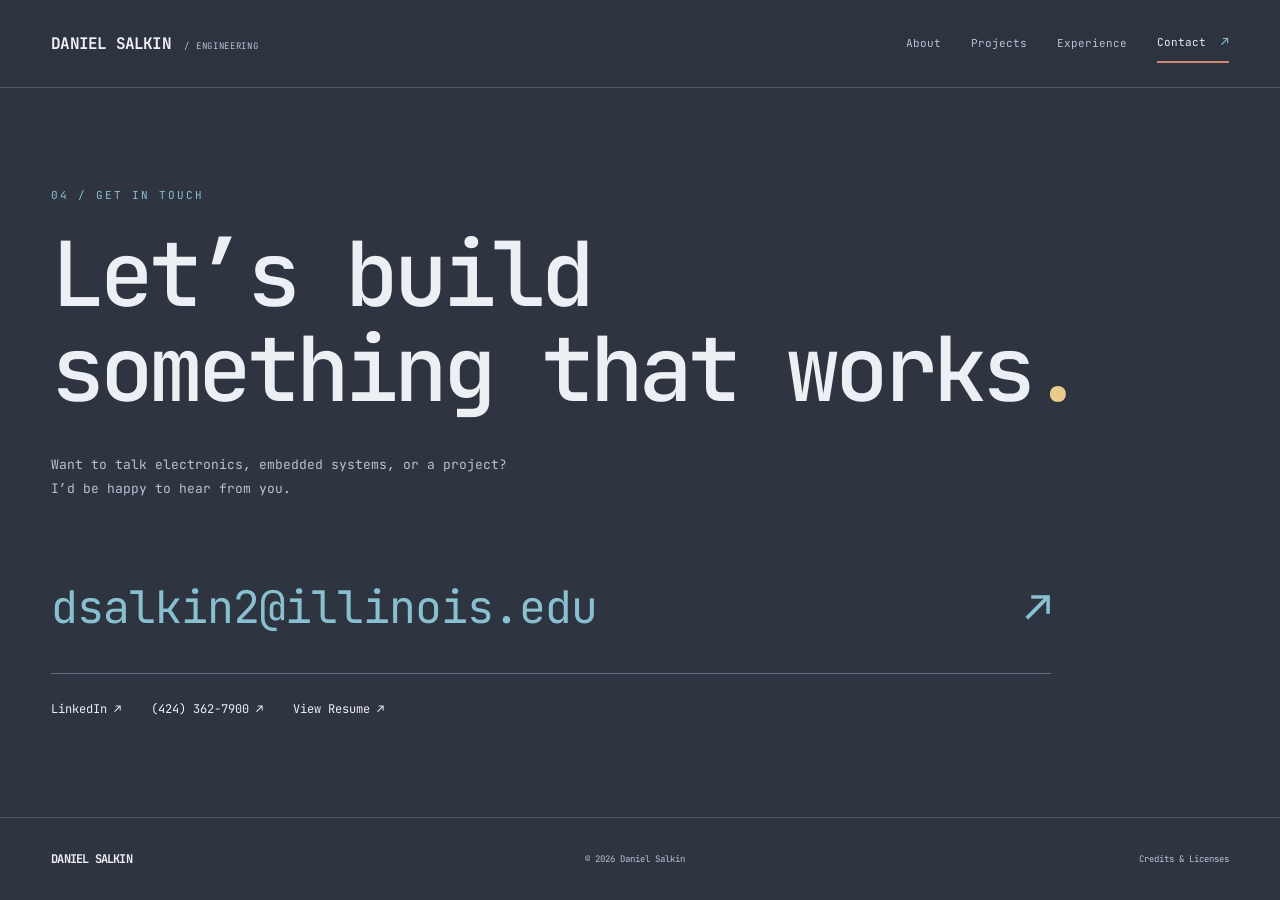
==== commit b341c294: "Move hero headline and add page-specific Aurora accents" ====
--- a/contact.html
+++ b/contact.html
@@ -11,7 +11,7 @@
 <a class="skip" href="#main">Skip to content</a>
 <header class="site-header"><a class="wordmark" href="index.html" aria-label="Daniel Salkin home">DANIEL SALKIN<span> / ENGINEERING</span></a><button class="menu-toggle" type="button" aria-expanded="false" aria-controls="site-nav">Menu <span>+</span></button><nav id="site-nav" aria-label="Main navigation"><a href="index.html">About</a><a href="projects.html">Projects</a><a href="experience.html">Experience</a><a href="contact.html" aria-current="page">Contact <span>↗</span></a></nav></header>
 <main id="main">
-<section id="contact" class="section contact"><p class="eyebrow">04 / GET IN TOUCH</p><h1 class="page-title">Let’s build<br>something that works<span>.</span></h1><p>Want to talk electronics, embedded systems, or a project?<br>I’d be happy to hear from you.</p><a class="email" href="mailto:dsalkin2@illinois.edu">dsalkin2@illinois.edu <span>↗</span></a><div class="contact-links"><a href="https://www.linkedin.com/in/daniel-salkin/" target="_blank" rel="noopener">LinkedIn ↗</a><a href="tel:+14243627900">(424) 362-7900 ↗</a><a href="documentation/Daniel_Salkin_Resume.pdf" target="_blank" rel="noopener">View Resume ↗</a></div></section><footer class="site-footer"><a class="wordmark" href="index.html">DANIEL SALKIN</a><span>© <span id="year">2026</span> Daniel Salkin</span><div><a href="notices.html">Credits & Licenses</a></div></footer>
+<section id="contact" class="section contact"><p class="eyebrow">04 / GET IN TOUCH</p><h1 class="page-title">Let’s build<br>something that works<span class="headline-period">.</span></h1><p>Want to talk electronics, embedded systems, or a project?<br>I’d be happy to hear from you.</p><a class="email" href="mailto:dsalkin2@illinois.edu">dsalkin2@illinois.edu <span>↗</span></a><div class="contact-links"><a href="https://www.linkedin.com/in/daniel-salkin/" target="_blank" rel="noopener">LinkedIn ↗</a><a href="tel:+14243627900">(424) 362-7900 ↗</a><a href="documentation/Daniel_Salkin_Resume.pdf" target="_blank" rel="noopener">View Resume ↗</a></div></section><footer class="site-footer"><a class="wordmark" href="index.html">DANIEL SALKIN</a><span>© <span id="year">2026</span> Daniel Salkin</span><div><a href="notices.html">Credits & Licenses</a></div></footer>
 </main>
 <dialog id="lightbox" aria-label="Full-size project image"><button class="close-lightbox" aria-label="Close image">Close ×</button><img alt="Selected project image"><p></p></dialog>
 </body></html>
--- a/impulse.css
+++ b/impulse.css
@@ -33,12 +33,12 @@
 .page-projects .project-index{justify-content:center}
 .hero-actions{display:flex;gap:12px;flex-wrap:wrap}
 /* Schematics retain their complete bounds and use the available reading width. */
-.page-projects #dash-pcb .schematic-gallery{grid-template-columns:minmax(0,1fr);gap:28px}
+.page-projects #dash-pcb .schematic-gallery{grid-template-columns:repeat(2,minmax(0,1fr));gap:20px;align-items:start}
 .page-projects #dash-pcb .schematic-gallery .zoom{height:auto;width:100%;padding:0}
 .page-projects #dash-pcb .schematic-gallery img{display:block;width:100%;height:auto;max-height:none;object-fit:contain;padding:0;border-radius:6px}
 .page-projects #dash-pcb .system-diagram img{height:auto;max-height:none;padding:4px}
 .can-outputs{margin:36px 0}
-.output-schematic{margin:20px 0!important}
+.output-schematic{width:min(100%,760px);margin:24px auto!important}
 .page-projects .output-schematic img{display:block;width:100%;height:auto;max-height:none;object-fit:contain;padding:0;background:#fff;filter:none;border-radius:6px}
 /* Keep the entire physical prototype and CAD model visible together. */
 .swerve-overview{display:grid;grid-template-columns:repeat(2,minmax(0,1fr));gap:20px;align-items:start;width:100%}
@@ -47,3 +47,33 @@
 .page-projects #analog-swerve .swerve-overview .zoom img{display:block;width:100%;height:100%;max-height:none;object-fit:contain!important;padding:0;filter:none}
 @media(max-width:760px){.hero-actions{gap:10px}.page-projects #analog-swerve .swerve-overview .zoom{height:300px}.swerve-overview{gap:14px}}
 @media(max-width:520px){.swerve-overview{grid-template-columns:minmax(0,1fr)}.page-projects #analog-swerve .swerve-overview .zoom{height:auto}.page-projects #analog-swerve .swerve-overview .zoom img{height:auto}}
+
+.page-projects #analog-swerve .detail-content>.swerve-gallery{width:100%;margin:4px 0 16px}
+@media(max-width:760px){.page-projects #dash-pcb .schematic-gallery{grid-template-columns:repeat(2,minmax(0,1fr))}}
+@media(max-width:520px){.page-projects #dash-pcb .schematic-gallery{grid-template-columns:minmax(0,1fr)}}
+
+/* A restrained timeline rail anchors the experience entries to their dates. */
+.timeline{position:relative}
+.timeline::before{content:"";position:absolute;left:8px;top:44px;bottom:40px;width:1px;background:var(--line)}
+.timeline article{position:relative;padding-left:32px}
+.timeline article::before{content:"";position:absolute;left:3px;top:42px;width:11px;height:11px;border:2px solid var(--accent);border-radius:3px;background:var(--bg)}
+.timeline .timeline-current::before{background:var(--orange);border-color:var(--orange)}
+.timeline .timeline-upcoming::before{border-style:dashed}
+.timeline-date{font-variant-numeric:tabular-nums}
+.project-meta>span:last-child{white-space:nowrap;font-variant-numeric:tabular-nums}
+@media(max-width:760px){.timeline article{padding-left:28px}.timeline::before{top:43px}.timeline article::before{top:40px}}
+
+/* Keep the headline in the open sky, above the car's body and rear wing. */
+.page-intro .cinematic-hero{justify-content:flex-start}
+.page-intro .cinematic-hero .hero-title{margin-top:clamp(20px,3vh,34px)}
+.page-intro .cinematic-hero .hero-title h1{font-size:clamp(48px,6.2vw,94px);line-height:1.02;letter-spacing:-4px}
+.page-intro .cinematic-hero .hero-title .eyebrow{margin-bottom:14px}
+.page-intro .cinematic-hero .hero-bottom{margin-top:auto}
+.feature-swerve>img{object-position:50% 64%}
+/* Each page's headline ends in a distinct Nord Aurora color. */
+.page-intro h1 .headline-period{color:#d08770}
+.page-projects h1 .headline-period{color:#a3be8c}
+.page-experience h1 .headline-period{color:#b48ead}
+.page-contact h1 .headline-period{color:#ebcb8b}
+.page-notices h1 .headline-period{color:#bf616a}
+@media(max-width:760px){.page-intro .cinematic-hero .hero-title{margin-top:24px}.page-intro .cinematic-hero .hero-title h1{font-size:clamp(46px,9vw,66px);letter-spacing:-3px}}
